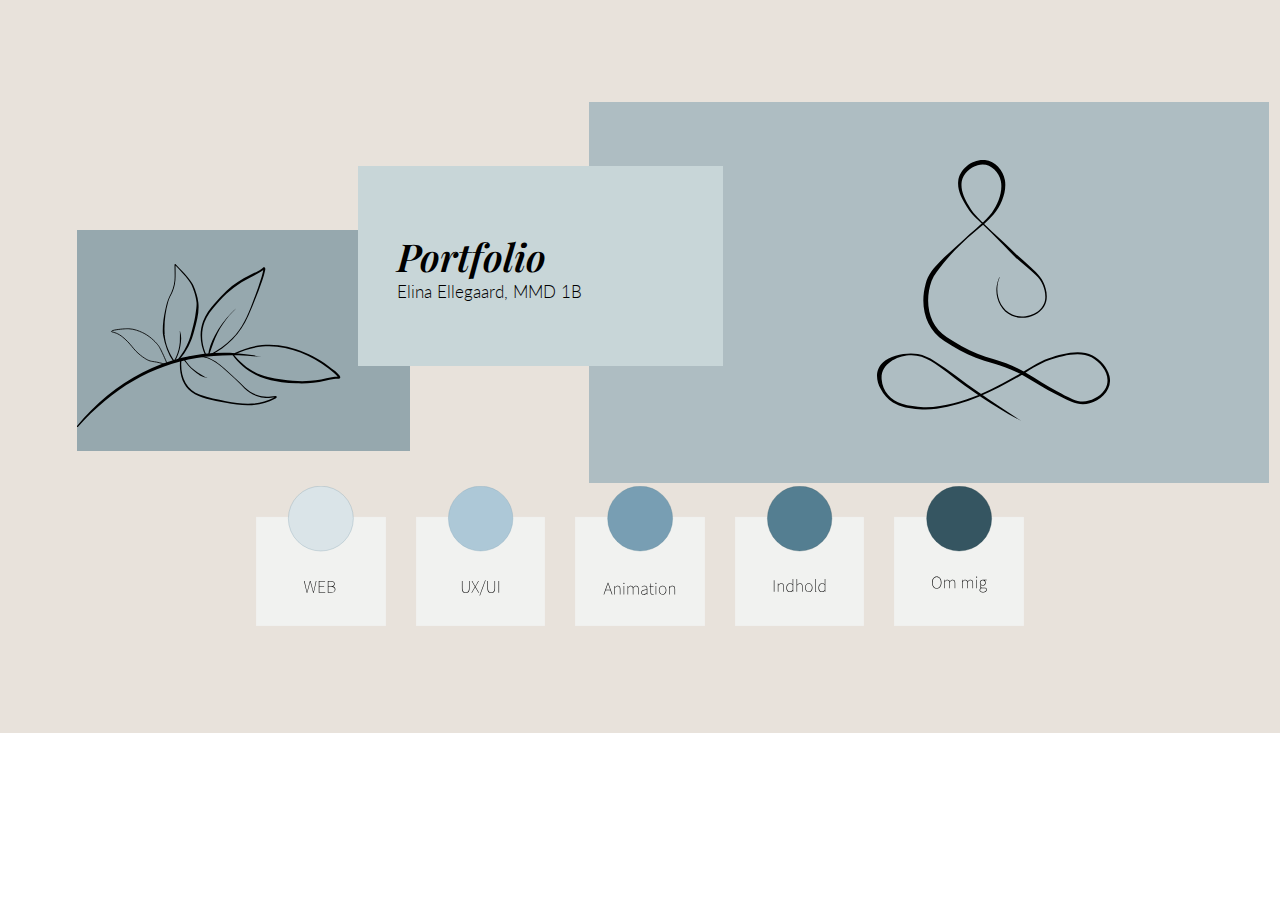
==== index.html @ fbdbd04c "Forside link virker" ====
<!DOCTYPE html>
<html lang="da">

<head>
    <meta charset="UTF-8">
    <meta name="viewport" content="width=device-width, initial-scale=1.0">
    <meta name="robots" content="noindex">
    <title>Forside</title>
    <link rel="stylesheet" href="styles/mutual_style.css">
    <link rel="stylesheet" href="styles/layout.css">
    <link rel="stylesheet" href="styles/menu.css">

    <link rel="preconnect" href="https://fonts.googleapis.com">
    <link rel="preconnect" href="https://fonts.gstatic.com" crossorigin>
    <link
        href="https://fonts.googleapis.com/css2?family=Playfair+Display:ital,wght@0,600;0,700;0,800;1,500;1,600;1,700;1,800&display=swap"
        rel="stylesheet">
    <link rel="preconnect" href="https://fonts.googleapis.com">
    <link rel="preconnect" href="https://fonts.gstatic.com" crossorigin>
    <link href="https://fonts.googleapis.com/css2?family=Lato:wght@100;300;400&display=swap" rel="stylesheet">


</head>

<body>
    <!-- placering af farvede bokse er lavet med delvis inspiration fra chatGPT, samt hjælp til border -->
    <main>
        <div class="border">
            <section class="section_forside">
                <div class="blomster_div">
                    <img src="img/blomst.svg" alt="blomsterfigur" class="blomsterfigur">
                </div>
                <div class="tekst_div">
                    <h1 class="tekst2">Portfolio</h1>
                    <h2>Elina Ellegaard, MMD 1B</h2>
                </div>
                <div class="figur_div">
                    <img src="img/figur_forside.svg" alt="figur" class="damefigur">
                </div>
            </section>
            <div class="temaer">
                <a href="tema2.html"><img src="img/tema2.svg" alt="tema2" class="tema_billede"></a>
                <a href="tema3.html"><img src="img/tema3.svg" alt="tema3" class="tema_billede"></a>
                <a href="tema4.html"><img src="img/tema4.svg" alt="tema4" class="tema_billede"></a>
                <a href="tema5.html"><img src="img/tema5.svg" alt="tema5" class="tema_billede"></a>
                <a href="om_mig.html"><img src="img/om_mig.svg" alt="om mig" class="tema_billede"></a>
            </div>
            <!-- <div>
                <a href="tema2.html"><img src="img/tema2.svg" alt="tema2" class="tema_billede"></a>
                <a href="tema3.html"><img src="img/tema3.svg" alt="tema3" class="tema_billede"></a>
                <a href="tema4.html"><img src="img/tema4.svg" alt="tema4" class="tema_billede"></a>
                <a href="tema5.html"><img src="img/tema5.svg" alt="tema5" class="tema_billede"></a>
                <a href="om_mig.html"><img src="img/om_mig.svg" alt="om mig" class="tema_billede"></a>
            </div> -->
        </div>

    </main>

    <script src="Java/menu.js"></script>
    <script src="Java/script.js"></script>
</body>

</html>
---- styles/mutual_style.css ----
* {
  box-sizing: border-box;
  margin: 0;
  padding: 0;
}

img {
  width: 100%;
  height: auto;
}

main {
  background-color: #e8e2db;
}

/****************** mobilversion tekster og farver ******************/
@media (max-width: 750px) {
}
h1 {
  font-family: "Playfair Display", serif;
  font-weight: 600;
  font-size: 2.5rem;
  font-style: italic;
}

h2 {
  font-family: "Lato", sans-serif;
  font-weight: 300;
  font-size: 1.2rem;
}

h3 {
  font-family: "Playfair Display", serif;
  font-weight: 600;
  font-size: 1.5rem;
}

h5 {
  font-family: "Lato", sans-serif;
  font-weight: 300;
  font-size: 0.8rem;
}

p {
  font-family: "Lato", sans-serif;
  font-weight: 300;
  font-size: 1.1rem;
}

footer {
  border-top-style: solid;
  border-color: black;
  border-top-width: 1px;
  padding-top: 30px;
  padding-bottom: 30px;
}

.footer_linje {
  display: flex;
  justify-content: center;
  gap: 15px;
}

.vertical_line {
  border-left: 1px solid black;
  height: 18px;
}

/* ************************* computerversion ********************* */
@media (min-width: 750px) {
  h1 {
    font-family: "Playfair Display", serif;
    font-weight: 600;
    font-size: 3cqw;
    font-style: italic;
  }

  h2 {
    font-family: "Lato", sans-serif;
    font-weight: 300;
    font-size: 1.3cqw;
  }

  h3 {
    font-family: "Playfair Display", serif;
    font-weight: 600;
    font-size: 1.7cqw;
  }

  h5 {
    font-family: "Lato", sans-serif;
    font-weight: 300;
    font-size: 1rem;
  }

  p {
    font-family: "Lato", sans-serif;
    font-weight: 300;
    font-size: 1.1cqw;
  }

  footer {
    border-top-style: solid;
    border-color: black;
    border-top-width: 1px;
    padding-top: 30px;
    padding-bottom: 30px;
  }

  .footer_linje {
    display: flex;
    justify-content: center;
    gap: 15px;
  }

  .vertical_line {
    border-left: 1.5px solid black;
    height: 24px;
  }
}
---- styles/layout.css ----
/************************************************** Forside ************************************************/

/* placering af farvede bokse er lavet med delvis inspiration fra chatGPT */

@media screen and (max-width: 750px) {
  .blomster_div {
    background-color: #96a8ae;
  }

  .blomsterfigur {
    max-width: 60%;
    padding: 4% 0%;
  }

  .tekst_div {
    background-color: #96a8ae;
    padding: 2%;
    display: grid;
    justify-content: center;
  }

  .tekst2 {
    padding-left: 14%;
  }

  .figur_div {
    background-color: #96a8ae;
    padding: 6%;
    display: flex;
    justify-content: center;
  }

  .damefigur {
    max-width: 40%;
  }

  .temaer {
    padding-bottom: 10%;
  }

  .tema_billede {
    max-width: 75%;
    padding-top: 10%;
    padding-left: 25%;
  }
}

/************************************************** Fuld skærm ************************************************/
@media screen and (min-width: 750px) {
  .section_forside {
    position: relative;
  }

  /***** border lavet med hjælp fra chatGPT ****/
  /* .border {
    margin: 0% 3%;
    position: relative;
  }

  .border::before {
    content: "";
    position: absolute;
    top: 5%;
    left: 0;
    right: 0;
    bottom: 7%;
    border: 2px solid rgb(4, 9, 43);
  } */
  /***** border slut ****/

  .blomster_div {
    position: absolute;
    background-color: #96a8ae;
    margin-left: 6%;
    margin-right: 68%;
    margin-top: 18%;
    z-index: 2;
  }

  .blomsterfigur {
    padding-top: 10%;
    padding-bottom: 6%;
    max-width: 80%;
  }

  .tekst_div {
    position: absolute;
    background-color: #c8d6d8;
    margin-left: 28%;
    margin-top: 13%;
    z-index: 3;
    padding: 5% 11% 5% 3%;
  }

  .figur_div {
    position: absolute;
    background-color: #aebdc2;
    z-index: 1;
    margin-top: 8%;
    margin-left: 46%;
    padding: 3% 11% 3% 21%;
  }

  .damefigur {
    padding: 7%;
  }

  .temaer {
    display: flex;
    justify-content: center;
    align-items: center;
    gap: 30px;
    padding: 38% 20% 8% 20%;
  }
}
---- styles/menu.css ----
header {
  display: flex;
  justify-content: space-between;
  align-items: center;
  padding: 14px;
  background-color: #fff;
  box-shadow: 0 0 10px rgba(0, 0, 0, 0.1);
}

.logo img {
  width: 60px;
  height: 60px;
}

.logo {
  padding-left: 48%;
}

nav {
  display: flex;
  align-items: center;
}

.menu {
  display: flex;
  list-style: none;
  margin: 0;
  padding: 0;
}

.menu li {
  margin-right: 20px;
}

.menu li:last-child {
  margin-right: 0;
}

.menu a {
  display: block;
  padding: 10px;
  color: #333;
  text-decoration: none;
  transition: color 0.3s;
  text-align: end;
}

.menu a:hover {
  color: #f00;
}

.burger {
  width: 30px;
  height: 20px;
  cursor: pointer;
}

.burger .line {
  width: 100%;
  height: 2px;
  background-color: #333;
  margin-bottom: 5px;
  transition: 0.2s linear;
}
.burger {
  display: none;
}
@media screen and (max-width: 800px) {
  .menu {
    display: none;
  }
  .burger {
    display: block;
  }
  .burger.active .line:nth-child(1) {
    transform: rotate(45deg) translate(5px, 5px);
    transition: 0.2s linear;
  }

  .burger.active .line:nth-child(2) {
    opacity: 0;
    transition: 0.15s linear;
  }

  .burger.active .line:nth-child(3) {
    transform: rotate(-45deg) translate(5px, -5px);
    transition: 0.2s linear;
  }

  nav.active .menu {
    display: block;
    background-color: #fff;
    position: absolute;
    top: 60px;
    left: 0;
    width: 100%;
    box-shadow: 0 0 10px rgba(0, 0, 0, 0.1);
    z-index: 1;
  }

  nav.active .menu li {
    margin: 10px 20px;
  }

  nav.active .menu a {
    font-size: 24px;
  }

  .logo {
    padding-right: 15%;
  }

  .logo img {
    width: 50px;
    height: 50px;
  }
}
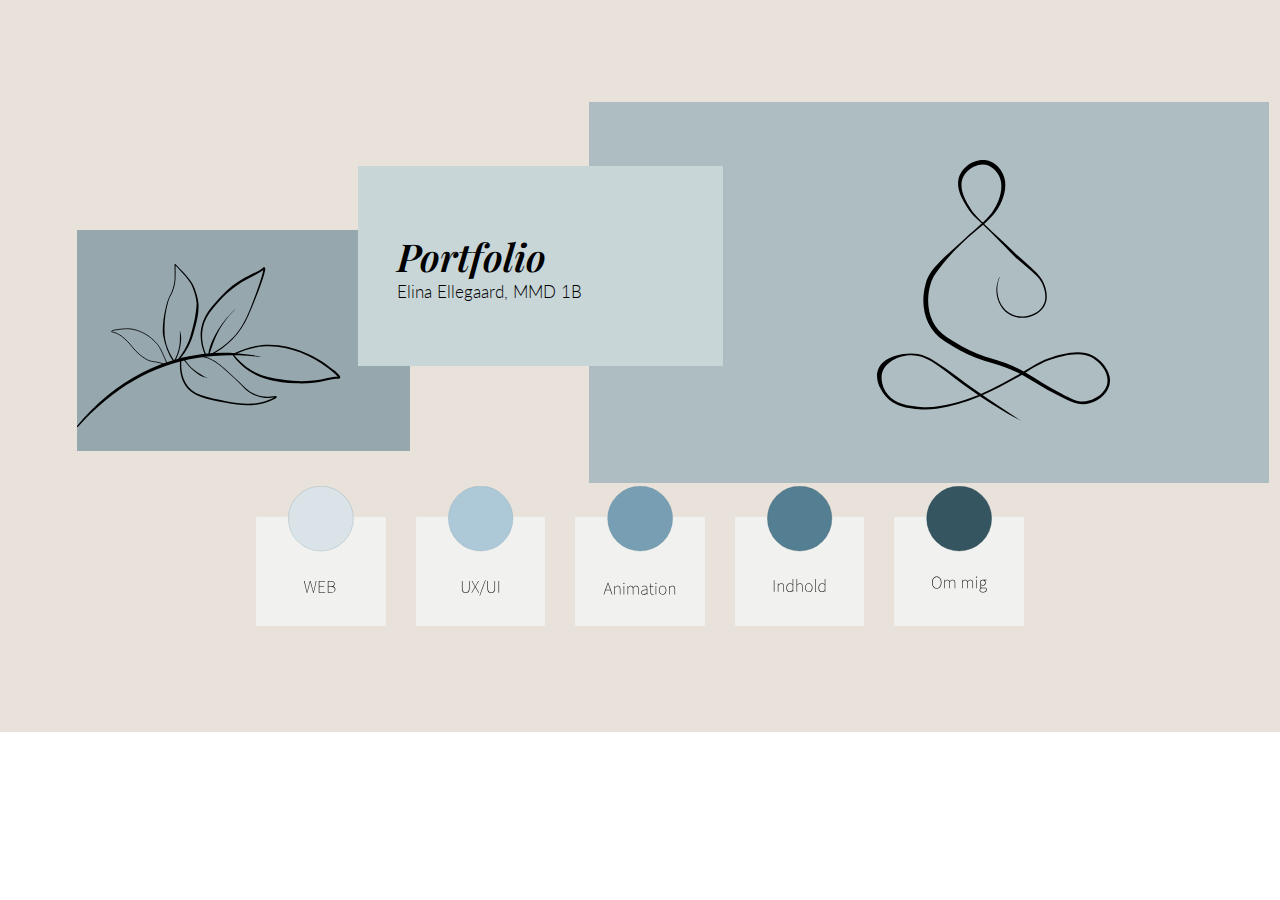
==== commit d470b16a: "Carousel virker, ikke stylet" ====
--- a/index.html
+++ b/index.html
@@ -45,13 +45,7 @@
                 <a href="tema5.html"><img src="img/tema5.svg" alt="tema5" class="tema_billede"></a>
                 <a href="om_mig.html"><img src="img/om_mig.svg" alt="om mig" class="tema_billede"></a>
             </div>
-            <!-- <div>
-                <a href="tema2.html"><img src="img/tema2.svg" alt="tema2" class="tema_billede"></a>
-                <a href="tema3.html"><img src="img/tema3.svg" alt="tema3" class="tema_billede"></a>
-                <a href="tema4.html"><img src="img/tema4.svg" alt="tema4" class="tema_billede"></a>
-                <a href="tema5.html"><img src="img/tema5.svg" alt="tema5" class="tema_billede"></a>
-                <a href="om_mig.html"><img src="img/om_mig.svg" alt="om mig" class="tema_billede"></a>
-            </div> -->
+
         </div>
 
     </main>
--- a/styles/mutual_style.css
+++ b/styles/mutual_style.css
@@ -99,6 +99,12 @@
     font-size: 1.1cqw;
   }
 
+  a {
+    font-family: "Lato", sans-serif;
+    font-weight: 500;
+    font-size: 1cqw;
+  }
+
   footer {
     border-top-style: solid;
     border-color: black;
--- a/styles/layout.css
+++ b/styles/layout.css
@@ -112,4 +112,8 @@
     gap: 30px;
     padding: 38% 20% 8% 20%;
   }
+
+  .tema_billede:hover {
+    transform: scale(1.15);
+  }
 }
--- a/styles/menu.css
+++ b/styles/menu.css
@@ -13,7 +13,7 @@
 }
 
 .logo {
-  padding-left: 48%;
+  padding-left: 47%;
 }
 
 nav {
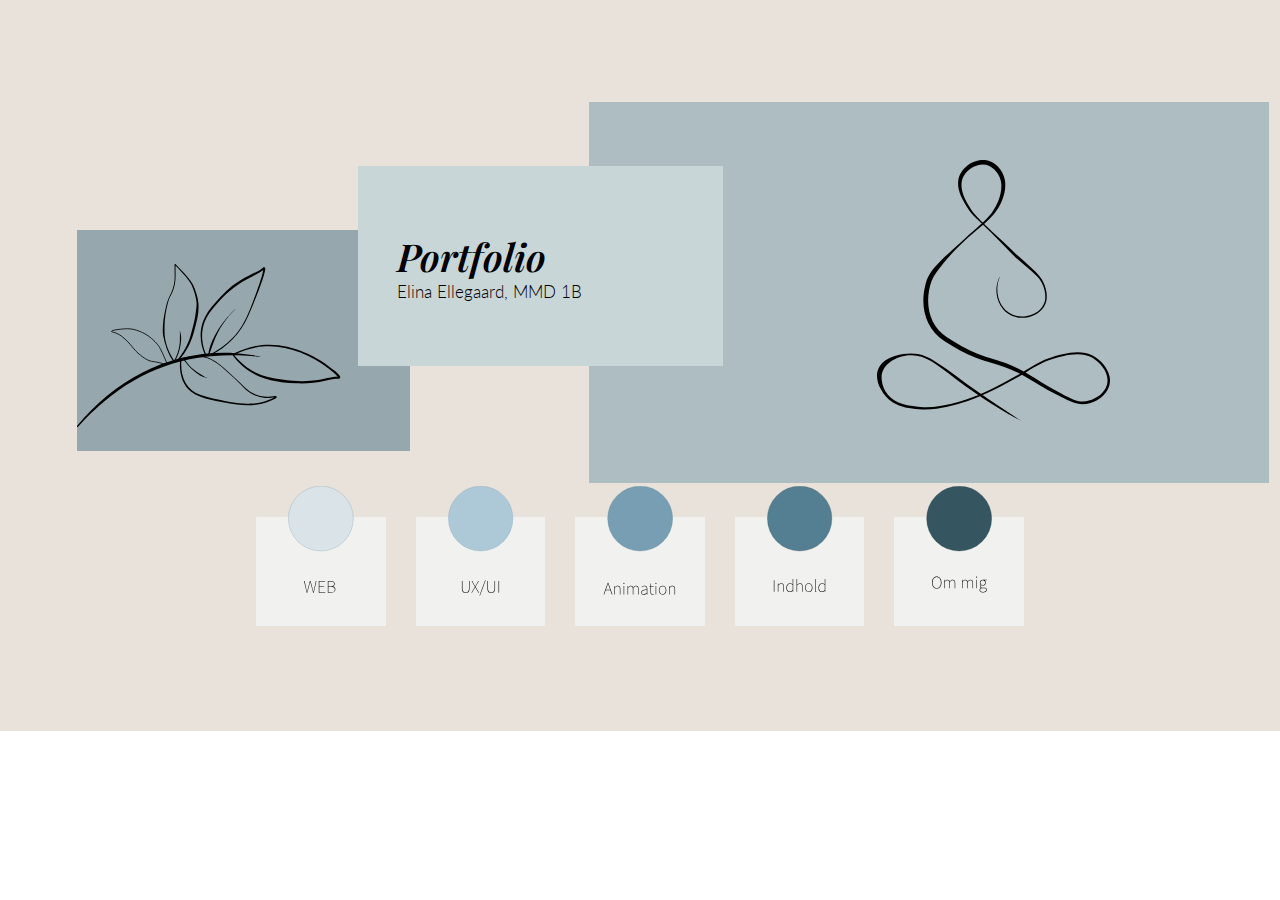
==== commit ab54a2ac: "ændring af navn på js" ====
--- a/index.html
+++ b/index.html
@@ -50,8 +50,8 @@
 
     </main>
 
-    <script src="Java/menu.js"></script>
-    <script src="Java/script.js"></script>
+    <script src="java/menu.js"></script>
+    <script src="java/script.js"></script>
 </body>
 
 </html>--- a/styles/mutual_style.css
+++ b/styles/mutual_style.css
@@ -101,8 +101,8 @@
 
   a {
     font-family: "Lato", sans-serif;
-    font-weight: 500;
-    font-size: 1cqw;
+    font-weight: 400;
+    font-size: 0.9cqw;
   }
 
   footer {
--- a/styles/menu.css
+++ b/styles/menu.css
@@ -19,6 +19,7 @@
 nav {
   display: flex;
   align-items: center;
+  padding-right: 1%;
 }
 
 .menu {
@@ -39,7 +40,7 @@
 .menu a {
   display: block;
   padding: 10px;
-  color: #333;
+  color: black;
   text-decoration: none;
   transition: color 0.3s;
   text-align: end;
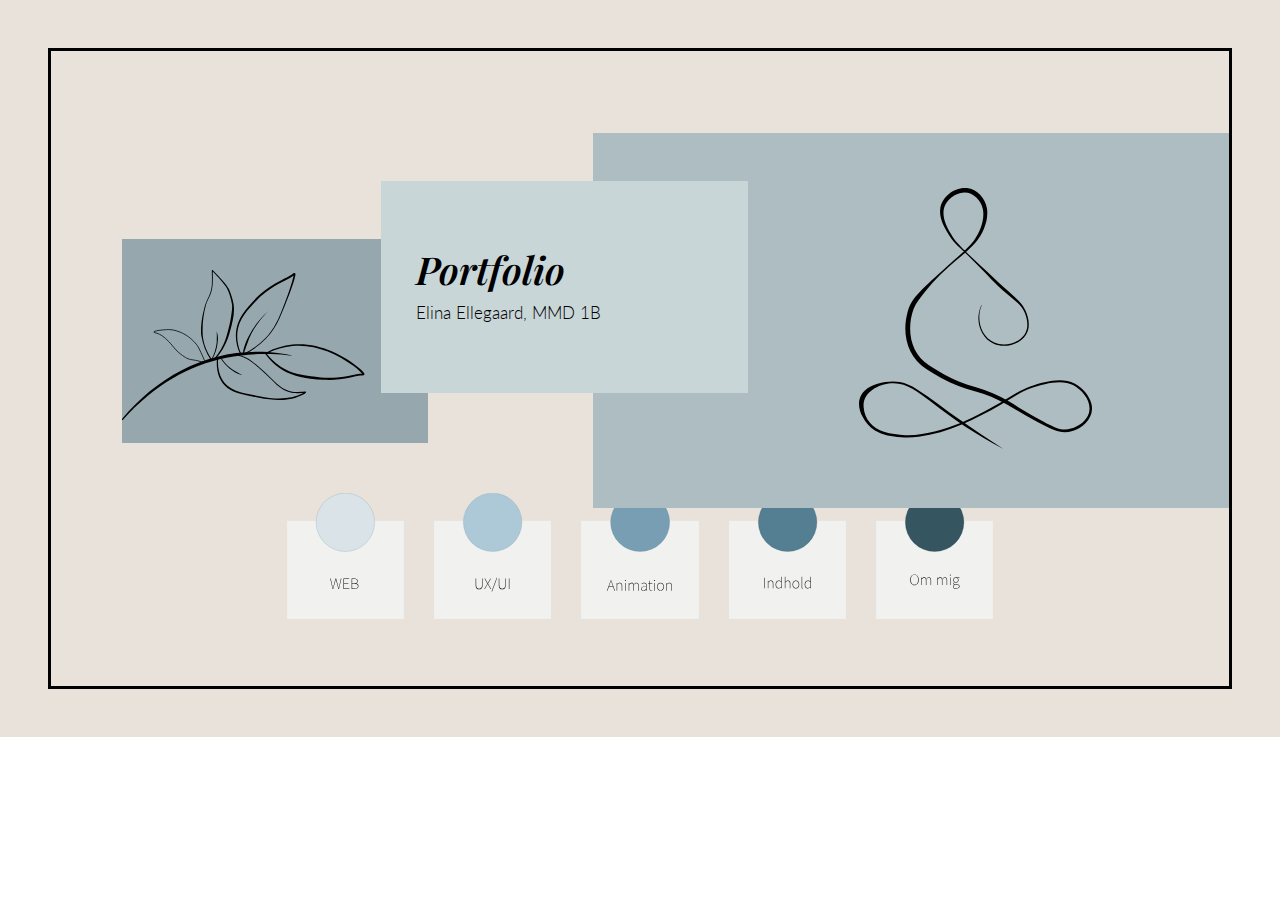
==== commit ea9f15d8: "smårettelser" ====
--- a/index.html
+++ b/index.html
@@ -23,8 +23,7 @@
 </head>
 
 <body>
-    <!-- placering af farvede bokse er lavet med delvis inspiration fra chatGPT, samt hjælp til border -->
-    <main>
+    <main id="forside_main">
         <div class="border">
             <section class="section_forside">
                 <div class="blomster_div">
@@ -45,9 +44,7 @@
                 <a href="tema5.html"><img src="img/tema5.svg" alt="tema5" class="tema_billede"></a>
                 <a href="om_mig.html"><img src="img/om_mig.svg" alt="om mig" class="tema_billede"></a>
             </div>
-
         </div>
-
     </main>
 
     <script src="java/menu.js"></script>
--- a/styles/mutual_style.css
+++ b/styles/mutual_style.css
@@ -21,6 +21,8 @@
   font-weight: 600;
   font-size: 2.5rem;
   font-style: italic;
+  padding-top: 15px;
+  padding-bottom: 8px;
 }
 
 h2 {
@@ -33,18 +35,42 @@
   font-family: "Playfair Display", serif;
   font-weight: 600;
   font-size: 1.5rem;
+  padding-bottom: 8px;
+}
+
+h4 {
+  font-family: "Playfair Display", serif;
+  font-weight: 400;
+  font-size: 1.1rem;
+  padding-bottom: 2%;
 }
 
 h5 {
   font-family: "Lato", sans-serif;
   font-weight: 300;
-  font-size: 0.8rem;
+  font-size: 1rem;
 }
 
 p {
   font-family: "Lato", sans-serif;
   font-weight: 300;
   font-size: 1.1rem;
+}
+
+a {
+  font-family: "Lato", sans-serif;
+  font-weight: 300;
+  font-size: 0.9rem;
+}
+
+ul {
+  font-family: "Lato", sans-serif;
+  font-weight: 300;
+  font-size: 1.1rem;
+}
+
+li {
+  padding-top: 5px;
 }
 
 footer {
@@ -87,6 +113,12 @@
     font-size: 1.7cqw;
   }
 
+  h4 {
+    font-family: "Playfair Display", serif;
+    font-weight: 400;
+    font-size: 1.2cqw;
+  }
+
   h5 {
     font-family: "Lato", sans-serif;
     font-weight: 300;
@@ -96,13 +128,23 @@
   p {
     font-family: "Lato", sans-serif;
     font-weight: 300;
-    font-size: 1.1cqw;
+    font-size: 1.1rem;
   }
 
   a {
     font-family: "Lato", sans-serif;
-    font-weight: 400;
+    font-weight: 300;
     font-size: 0.9cqw;
+  }
+
+  ul {
+    font-family: "Lato", sans-serif;
+    font-weight: 300;
+    font-size: 1cqw;
+  }
+
+  li {
+    padding-top: 8px;
   }
 
   footer {
@@ -123,4 +165,15 @@
     border-left: 1.5px solid black;
     height: 24px;
   }
+
+  /* knapper */
+  /* .knap:hover {
+    transform: scale(1.1);
+  }
+  .knap2:hover {
+    transform: scale(1.1);
+  }
+  .knap3:hover {
+    transform: scale(1.1);
+  } */
 }
--- a/styles/layout.css
+++ b/styles/layout.css
@@ -51,29 +51,25 @@
     position: relative;
   }
 
-  /***** border lavet med hjælp fra chatGPT ****/
-  /* .border {
-    margin: 0% 3%;
-    position: relative;
+  #forside_main {
+    background-color: #e8e2db;
+    padding: 1rem;
   }
 
-  .border::before {
-    content: "";
-    position: absolute;
-    top: 5%;
-    left: 0;
-    right: 0;
-    bottom: 7%;
-    border: 2px solid rgb(4, 9, 43);
-  } */
-  /***** border slut ****/
+  .border {
+    border-color: black;
+    border-style: solid;
+    margin: 2rem;
+  }
+
+  /* Placering af farvede bokse er lavet med delvis inspiration fra chatGPT */
 
   .blomster_div {
     position: absolute;
     background-color: #96a8ae;
     margin-left: 6%;
     margin-right: 68%;
-    margin-top: 18%;
+    margin-top: 16%;
     z-index: 2;
   }
 
@@ -87,18 +83,18 @@
     position: absolute;
     background-color: #c8d6d8;
     margin-left: 28%;
-    margin-top: 13%;
+    margin-top: 11%;
     z-index: 3;
-    padding: 5% 11% 5% 3%;
+    padding: 4% 12.5% 6% 3%;
   }
 
   .figur_div {
     position: absolute;
     background-color: #aebdc2;
     z-index: 1;
-    margin-top: 8%;
+    margin-top: 7%;
     margin-left: 46%;
-    padding: 3% 11% 3% 21%;
+    padding: 3% 10% 3% 21%;
   }
 
   .damefigur {
@@ -110,10 +106,11 @@
     justify-content: center;
     align-items: center;
     gap: 30px;
-    padding: 38% 20% 8% 20%;
+    padding: 37.5% 20% 5.5% 20%;
   }
 
   .tema_billede:hover {
     transform: scale(1.15);
+    /* box-shadow: 0px 6px 12px 0px rgba(51, 72, 141, 0.8); */
   }
 }
--- a/styles/menu.css
+++ b/styles/menu.css
@@ -66,7 +66,7 @@
 .burger {
   display: none;
 }
-@media screen and (max-width: 800px) {
+@media screen and (max-width: 750px) {
   .menu {
     display: none;
   }
@@ -90,9 +90,9 @@
 
   nav.active .menu {
     display: block;
-    background-color: #fff;
+    background-color: #fffffff3;
     position: absolute;
-    top: 60px;
+    top: 75px;
     left: 0;
     width: 100%;
     box-shadow: 0 0 10px rgba(0, 0, 0, 0.1);
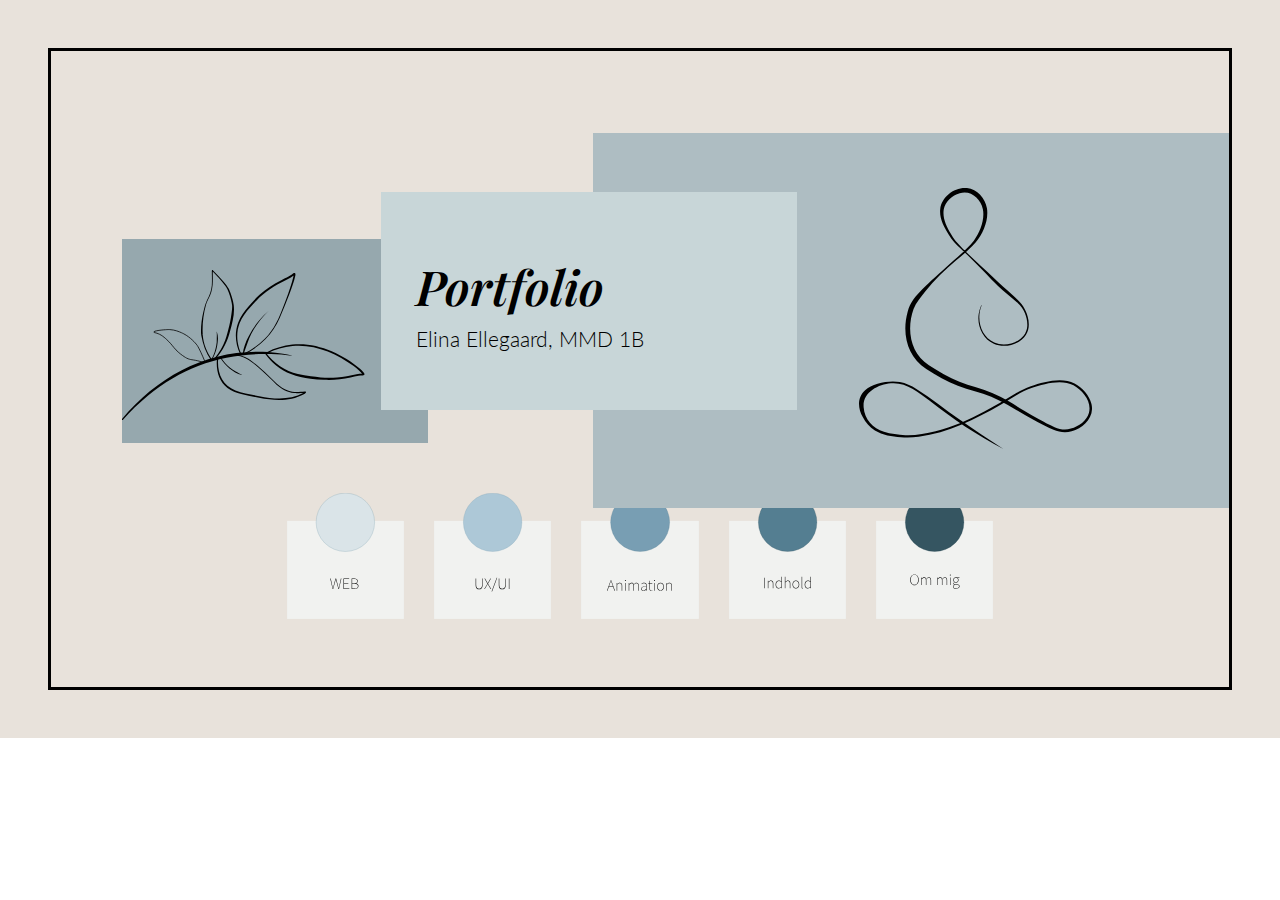
==== commit d6aeb999: "fontstørrelser mm." ====
--- a/index.html
+++ b/index.html
@@ -47,8 +47,9 @@
         </div>
     </main>
 
-    <script src="java/menu.js"></script>
-    <script src="java/script.js"></script>
+    <script src="javascript/menu.js"></script>
+    <script src="javascript/script.js"></script>
+
 </body>
 
 </html>--- a/styles/mutual_style.css
+++ b/styles/mutual_style.css
@@ -12,6 +12,13 @@
 main {
   background-color: #e8e2db;
 }
+
+/* 
+h1 = overskrift
+h2 = underoverskrift på forside
+h3 = underoverskrift
+h4 = underoverskrifter på CV og kompentencer
+h5 = footer tekst + tekst på karousel */
 
 /****************** mobilversion tekster og farver ******************/
 @media (max-width: 750px) {
@@ -97,26 +104,26 @@
   h1 {
     font-family: "Playfair Display", serif;
     font-weight: 600;
-    font-size: 3cqw;
+    font-size: 3rem;
     font-style: italic;
   }
 
   h2 {
     font-family: "Lato", sans-serif;
     font-weight: 300;
-    font-size: 1.3cqw;
+    font-size: 1.3rem;
   }
 
   h3 {
     font-family: "Playfair Display", serif;
     font-weight: 600;
-    font-size: 1.7cqw;
+    font-size: 1.8rem;
   }
 
   h4 {
     font-family: "Playfair Display", serif;
     font-weight: 400;
-    font-size: 1.2cqw;
+    font-size: 1.2rem;
   }
 
   h5 {
@@ -134,13 +141,13 @@
   a {
     font-family: "Lato", sans-serif;
     font-weight: 300;
-    font-size: 0.9cqw;
+    font-size: 1rem;
   }
 
   ul {
     font-family: "Lato", sans-serif;
     font-weight: 300;
-    font-size: 1cqw;
+    font-size: 1rem;
   }
 
   li {
--- a/styles/layout.css
+++ b/styles/layout.css
@@ -62,7 +62,7 @@
     margin: 2rem;
   }
 
-  /* Placering af farvede bokse er lavet med delvis inspiration fra chatGPT */
+  /* Placering af farvede bokse der lapper indover hinanden er lavet med delvis inspiration fra chatGPT */
 
   .blomster_div {
     position: absolute;
@@ -83,9 +83,9 @@
     position: absolute;
     background-color: #c8d6d8;
     margin-left: 28%;
-    margin-top: 11%;
+    margin-top: 12%;
     z-index: 3;
-    padding: 4% 12.5% 6% 3%;
+    padding: 4% 13% 5% 3%;
   }
 
   .figur_div {
--- a/styles/menu.css
+++ b/styles/menu.css
@@ -104,7 +104,7 @@
   }
 
   nav.active .menu a {
-    font-size: 24px;
+    font-size: 1.2rem;
   }
 
   .logo {
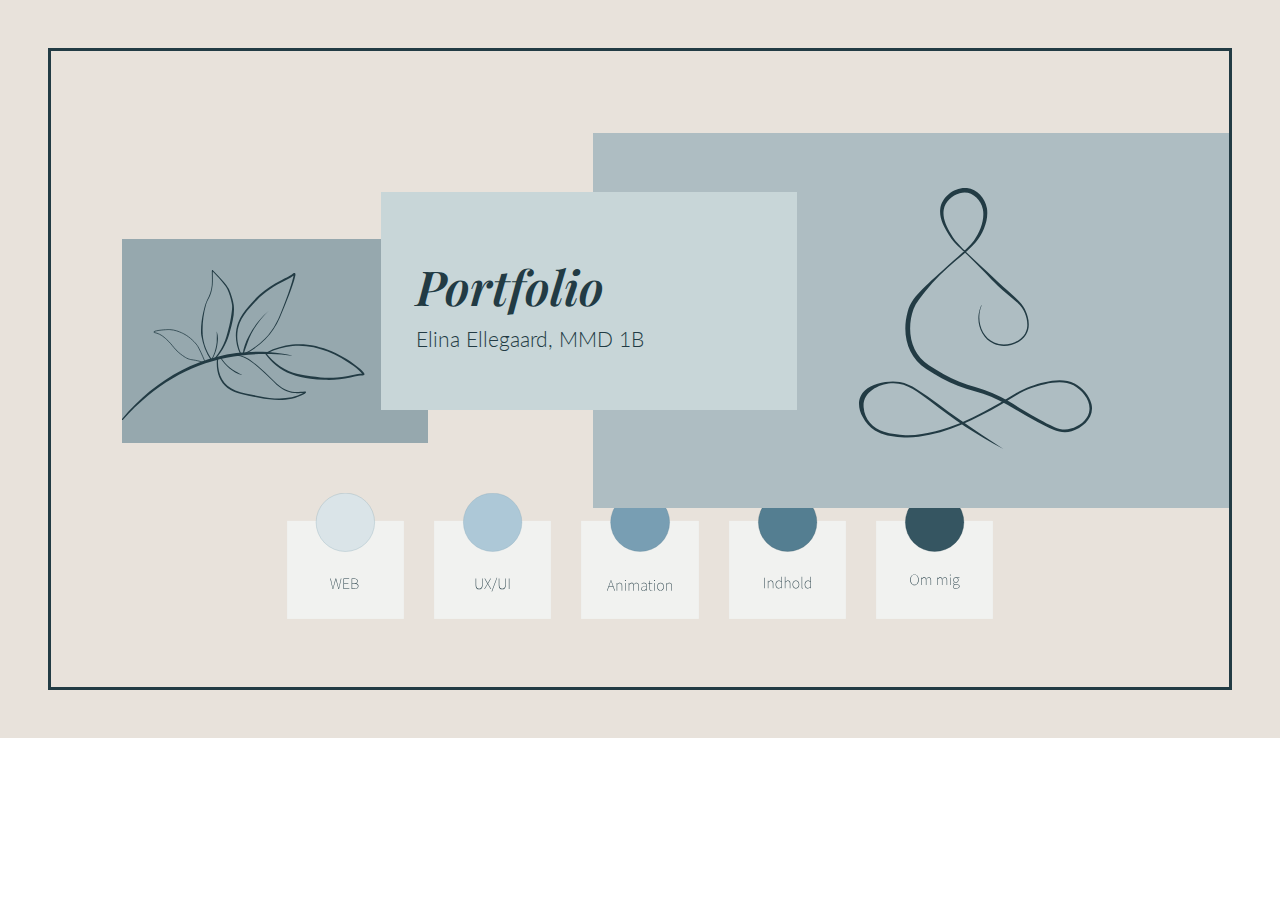
==== commit 08b5d91c: "ændringer af billeder, farver mm." ====
--- a/index.html
+++ b/index.html
@@ -27,22 +27,22 @@
         <div class="border">
             <section class="section_forside">
                 <div class="blomster_div">
-                    <img src="img/blomst.svg" alt="blomsterfigur" class="blomsterfigur">
+                    <img src="img/forside/blomst_blaa.svg" alt="blomsterfigur" class="blomsterfigur">
                 </div>
                 <div class="tekst_div">
                     <h1 class="tekst2">Portfolio</h1>
                     <h2>Elina Ellegaard, MMD 1B</h2>
                 </div>
                 <div class="figur_div">
-                    <img src="img/figur_forside.svg" alt="figur" class="damefigur">
+                    <img src="img/forside/damefigur_blaa.svg" alt="figur" class="damefigur">
                 </div>
             </section>
             <div class="temaer">
-                <a href="tema2.html"><img src="img/tema2.svg" alt="tema2" class="tema_billede"></a>
-                <a href="tema3.html"><img src="img/tema3.svg" alt="tema3" class="tema_billede"></a>
-                <a href="tema4.html"><img src="img/tema4.svg" alt="tema4" class="tema_billede"></a>
-                <a href="tema5.html"><img src="img/tema5.svg" alt="tema5" class="tema_billede"></a>
-                <a href="om_mig.html"><img src="img/om_mig.svg" alt="om mig" class="tema_billede"></a>
+                <a href="tema2.html"><img src="img/forside/tema2.svg" alt="tema2" class="tema_billede"></a>
+                <a href="tema3.html"><img src="img/forside/tema3.svg" alt="tema3" class="tema_billede"></a>
+                <a href="tema4.html"><img src="img/forside/tema4.svg" alt="tema4" class="tema_billede"></a>
+                <a href="tema5.html"><img src="img/forside/tema5.svg" alt="tema5" class="tema_billede"></a>
+                <a href="om_mig.html"><img src="img/forside/om_mig.svg" alt="om mig" class="tema_billede"></a>
             </div>
         </div>
     </main>
--- a/styles/mutual_style.css
+++ b/styles/mutual_style.css
@@ -106,36 +106,42 @@
     font-weight: 600;
     font-size: 3rem;
     font-style: italic;
+    color: #223b44;
   }
 
   h2 {
     font-family: "Lato", sans-serif;
     font-weight: 300;
     font-size: 1.3rem;
+    color: #223b44;
   }
 
   h3 {
     font-family: "Playfair Display", serif;
     font-weight: 600;
     font-size: 1.8rem;
+    color: #223b44;
   }
 
   h4 {
     font-family: "Playfair Display", serif;
     font-weight: 400;
     font-size: 1.2rem;
+    color: #223b44;
   }
 
   h5 {
     font-family: "Lato", sans-serif;
     font-weight: 300;
     font-size: 1rem;
+    color: #223b44;
   }
 
   p {
     font-family: "Lato", sans-serif;
     font-weight: 300;
     font-size: 1.1rem;
+    color: #223b44;
   }
 
   a {
@@ -148,10 +154,12 @@
     font-family: "Lato", sans-serif;
     font-weight: 300;
     font-size: 1rem;
+    color: #223b44;
   }
 
   li {
     padding-top: 8px;
+    color: #223b44;
   }
 
   footer {
@@ -183,4 +191,12 @@
   .knap3:hover {
     transform: scale(1.1);
   } */
-}
+
+  .knap_center {
+    padding: 10px 40px;
+    background-color: transparent;
+    background-color: #2c505d;
+    text-decoration: none;
+    color: aliceblue;
+  }
+}
--- a/styles/layout.css
+++ b/styles/layout.css
@@ -57,7 +57,7 @@
   }
 
   .border {
-    border-color: black;
+    border-color: #223b44;
     border-style: solid;
     margin: 2rem;
   }
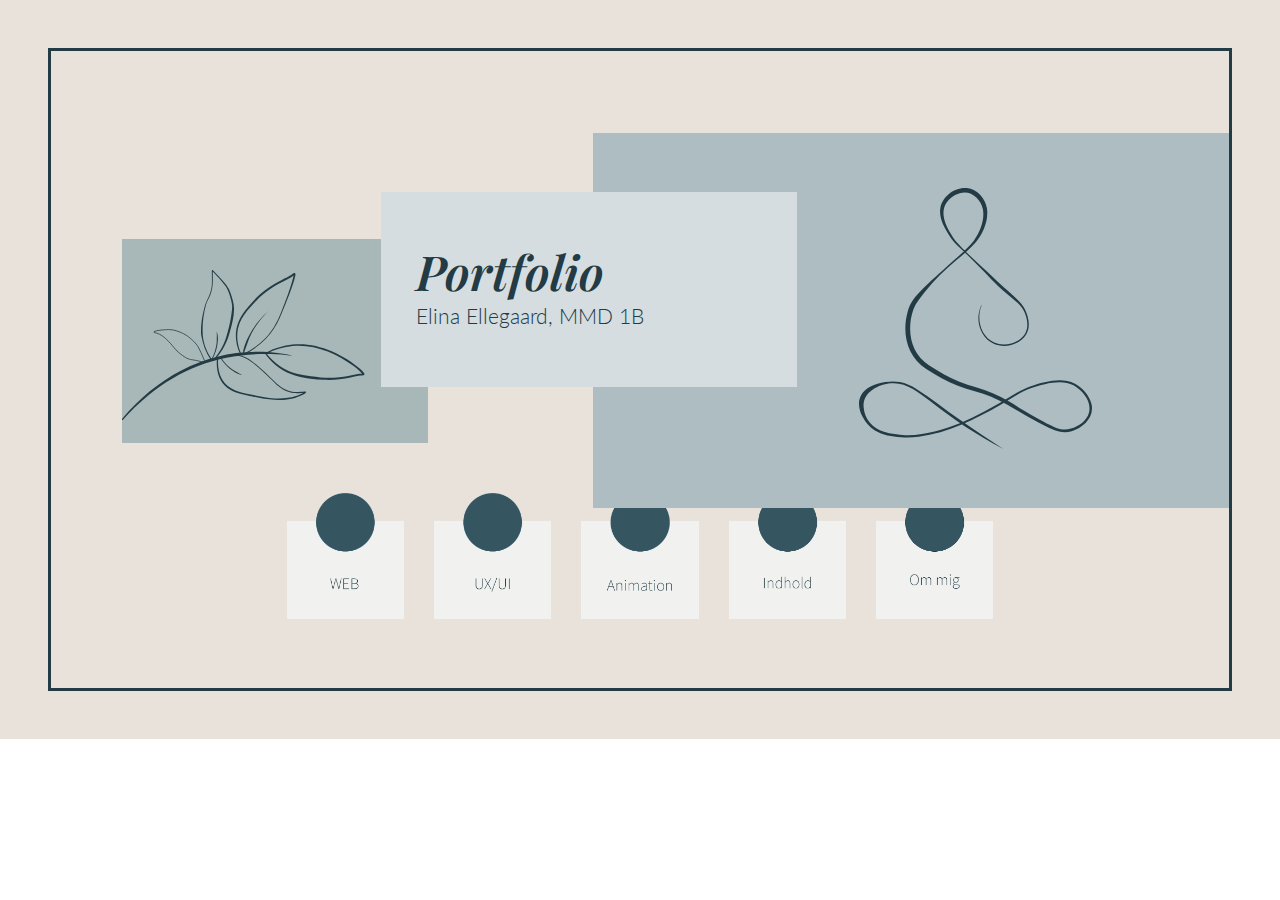
==== commit 3f71bb8e: "nye tema-billeder" ====
--- a/index.html
+++ b/index.html
@@ -38,11 +38,11 @@
                 </div>
             </section>
             <div class="temaer">
-                <a href="tema2.html"><img src="img/forside/tema2.svg" alt="tema2" class="tema_billede"></a>
-                <a href="tema3.html"><img src="img/forside/tema3.svg" alt="tema3" class="tema_billede"></a>
-                <a href="tema4.html"><img src="img/forside/tema4.svg" alt="tema4" class="tema_billede"></a>
-                <a href="tema5.html"><img src="img/forside/tema5.svg" alt="tema5" class="tema_billede"></a>
-                <a href="om_mig.html"><img src="img/forside/om_mig.svg" alt="om mig" class="tema_billede"></a>
+                <a href="tema2.html"><img src="img/forside/tema2_copy.png" alt="tema2" class="tema_billede"></a>
+                <a href="tema3.html"><img src="img/forside/tema3_copy.png" alt="tema3" class="tema_billede"></a>
+                <a href="tema4.html"><img src="img/forside/tema4_copy.png" alt="tema4" class="tema_billede"></a>
+                <a href="tema5.html"><img src="img/forside/tema5_copy.png" alt="tema5" class="tema_billede"></a>
+                <a href="om_mig.html"><img src="img/forside/om_mig_copy.png" alt="om mig" class="tema_billede"></a>
             </div>
         </div>
     </main>
--- a/styles/mutual_style.css
+++ b/styles/mutual_style.css
@@ -10,7 +10,8 @@
 }
 
 main {
-  background-color: #e8e2db;
+  /* background-color: #e8e2db; */
+  background-color: #f1ece6;
 }
 
 /* 
@@ -22,111 +23,36 @@
 
 /****************** mobilversion tekster og farver ******************/
 @media (max-width: 750px) {
-}
-h1 {
-  font-family: "Playfair Display", serif;
-  font-weight: 600;
-  font-size: 2.5rem;
-  font-style: italic;
-  padding-top: 15px;
-  padding-bottom: 8px;
-}
-
-h2 {
-  font-family: "Lato", sans-serif;
-  font-weight: 300;
-  font-size: 1.2rem;
-}
-
-h3 {
-  font-family: "Playfair Display", serif;
-  font-weight: 600;
-  font-size: 1.5rem;
-  padding-bottom: 8px;
-}
-
-h4 {
-  font-family: "Playfair Display", serif;
-  font-weight: 400;
-  font-size: 1.1rem;
-  padding-bottom: 2%;
-}
-
-h5 {
-  font-family: "Lato", sans-serif;
-  font-weight: 300;
-  font-size: 1rem;
-}
-
-p {
-  font-family: "Lato", sans-serif;
-  font-weight: 300;
-  font-size: 1.1rem;
-}
-
-a {
-  font-family: "Lato", sans-serif;
-  font-weight: 300;
-  font-size: 0.9rem;
-}
-
-ul {
-  font-family: "Lato", sans-serif;
-  font-weight: 300;
-  font-size: 1.1rem;
-}
-
-li {
-  padding-top: 5px;
-}
-
-footer {
-  border-top-style: solid;
-  border-color: black;
-  border-top-width: 1px;
-  padding-top: 30px;
-  padding-bottom: 30px;
-}
-
-.footer_linje {
-  display: flex;
-  justify-content: center;
-  gap: 15px;
-}
-
-.vertical_line {
-  border-left: 1px solid black;
-  height: 18px;
-}
-
-/* ************************* computerversion ********************* */
-@media (min-width: 750px) {
   h1 {
     font-family: "Playfair Display", serif;
     font-weight: 600;
-    font-size: 3rem;
+    font-size: 2.5rem;
     font-style: italic;
+    padding-top: 15px;
+    padding-bottom: 8px;
     color: #223b44;
   }
 
   h2 {
     font-family: "Lato", sans-serif;
     font-weight: 300;
-    font-size: 1.3rem;
+    font-size: 1.2rem;
     color: #223b44;
   }
 
   h3 {
     font-family: "Playfair Display", serif;
     font-weight: 600;
-    font-size: 1.8rem;
+    font-size: 1.5rem;
+    padding-bottom: 8px;
     color: #223b44;
   }
 
   h4 {
     font-family: "Playfair Display", serif;
     font-weight: 400;
-    font-size: 1.2rem;
+    font-size: 1.1rem;
+    padding-bottom: 2%;
     color: #223b44;
   }
 
@@ -147,24 +73,24 @@
   a {
     font-family: "Lato", sans-serif;
     font-weight: 300;
-    font-size: 1rem;
+    font-size: 1.1rem;
   }
 
   ul {
     font-family: "Lato", sans-serif;
     font-weight: 300;
-    font-size: 1rem;
+    font-size: 1.1rem;
     color: #223b44;
   }
 
   li {
-    padding-top: 8px;
+    padding-top: 5px;
     color: #223b44;
   }
 
   footer {
     border-top-style: solid;
-    border-color: black;
+    border-color: #223b44;
     border-top-width: 1px;
     padding-top: 30px;
     padding-bottom: 30px;
@@ -177,26 +103,117 @@
   }
 
   .vertical_line {
-    border-left: 1.5px solid black;
-    height: 24px;
-  }
-
-  /* knapper */
-  /* .knap:hover {
-    transform: scale(1.1);
-  }
-  .knap2:hover {
-    transform: scale(1.1);
-  }
-  .knap3:hover {
-    transform: scale(1.1);
-  } */
+    border-left: 1px solid #223b44;
+    height: 18px;
+  }
 
   .knap_center {
-    padding: 10px 40px;
+    padding: 10px 30px;
     background-color: transparent;
     background-color: #2c505d;
     text-decoration: none;
     color: aliceblue;
   }
 }
+
+/* ************************* computerversion ********************* */
+@media (min-width: 750px) {
+  h1 {
+    font-family: "Playfair Display", serif;
+    font-weight: 600;
+    font-size: 3rem;
+    font-style: italic;
+    color: #223b44;
+  }
+
+  h2 {
+    font-family: "Lato", sans-serif;
+    font-weight: 300;
+    font-size: 1.3rem;
+    color: #223b44;
+  }
+
+  h3 {
+    font-family: "Playfair Display", serif;
+    font-weight: 600;
+    font-size: 1.8rem;
+    color: #223b44;
+    padding-bottom: 10px;
+  }
+
+  h4 {
+    font-family: "Playfair Display", serif;
+    font-weight: 400;
+    font-size: 1.2rem;
+    color: #223b44;
+  }
+
+  h5 {
+    font-family: "Lato", sans-serif;
+    font-weight: 300;
+    font-size: 1rem;
+    color: #223b44;
+  }
+
+  p {
+    font-family: "Lato", sans-serif;
+    font-weight: 300;
+    font-size: 1.1rem;
+    color: #223b44;
+  }
+
+  a {
+    font-family: "Lato", sans-serif;
+    font-weight: 300;
+    font-size: 1.1rem;
+  }
+
+  ul {
+    font-family: "Lato", sans-serif;
+    font-weight: 300;
+    font-size: 1rem;
+    color: #223b44;
+  }
+
+  li {
+    padding-top: 8px;
+    color: #223b44;
+  }
+
+  footer {
+    border-top-style: solid;
+    border-color: #223b44;
+    border-top-width: 1px;
+    padding-top: 30px;
+    padding-bottom: 30px;
+  }
+
+  .footer_linje {
+    display: flex;
+    justify-content: center;
+    gap: 15px;
+  }
+
+  .vertical_line {
+    border-left: 1.5px solid #223b44;
+    height: 24px;
+  }
+
+  /* knapper */
+  .knap:hover {
+    transform: scale(1.1);
+  }
+  .knap2:hover {
+    transform: scale(1.1);
+  }
+  .knap3:hover {
+    transform: scale(1.1);
+  }
+
+  .knap_center {
+    padding: 10px 30px;
+    background-color: #2c505d;
+    text-decoration: none;
+    color: aliceblue;
+  }
+}
--- a/styles/layout.css
+++ b/styles/layout.css
@@ -1,31 +1,37 @@
 /************************************************** Forside ************************************************/
 
-/* placering af farvede bokse er lavet med delvis inspiration fra chatGPT */
+@media screen and (max-width: 750px) {
+  #forside_main {
+    /* background-color: #e8e2db; */
+    /* background-color: #f1ece6; fra mutual-MAIN */
+    /* background-color: #dfd9d0; */
+    background-color: #dcd8d4f1;
+  }
 
-@media screen and (max-width: 750px) {
   .blomster_div {
-    background-color: #96a8ae;
+    background-color: #aebdc2;
   }
 
   .blomsterfigur {
-    max-width: 60%;
-    padding: 4% 0%;
+    max-width: 50%;
+    padding-top: 4%;
   }
 
   .tekst_div {
-    background-color: #96a8ae;
+    background-color: #aebdc2;
     padding: 2%;
     display: grid;
     justify-content: center;
   }
 
   .tekst2 {
-    padding-left: 14%;
+    padding-left: 12%;
+    margin-top: -9%;
   }
 
   .figur_div {
-    background-color: #96a8ae;
-    padding: 6%;
+    background-color: #aebdc2;
+    padding: 8%;
     display: flex;
     justify-content: center;
   }
@@ -36,12 +42,15 @@
 
   .temaer {
     padding-bottom: 10%;
+    display: grid;
+    grid-template-columns: 1fr 1fr;
   }
 
   .tema_billede {
-    max-width: 75%;
+    max-width: 95%;
     padding-top: 10%;
-    padding-left: 25%;
+    padding-left: 15%;
+    padding-right: 10%;
   }
 }
 
@@ -52,6 +61,9 @@
   }
 
   #forside_main {
+    /* background-color: #e8e2db; */
+    /* background-color: #f1ece6; fra mutual-MAIN */
+    /* background-color: #dfd9d0; */
     background-color: #e8e2db;
     padding: 1rem;
   }
@@ -66,7 +78,7 @@
 
   .blomster_div {
     position: absolute;
-    background-color: #96a8ae;
+    background-color: #a8b7b7;
     margin-left: 6%;
     margin-right: 68%;
     margin-top: 16%;
@@ -81,7 +93,7 @@
 
   .tekst_div {
     position: absolute;
-    background-color: #c8d6d8;
+    background-color: #d5dde0;
     margin-left: 28%;
     margin-top: 12%;
     z-index: 3;
@@ -111,6 +123,5 @@
 
   .tema_billede:hover {
     transform: scale(1.15);
-    /* box-shadow: 0px 6px 12px 0px rgba(51, 72, 141, 0.8); */
   }
 }
--- a/styles/menu.css
+++ b/styles/menu.css
@@ -3,7 +3,7 @@
   justify-content: space-between;
   align-items: center;
   padding: 14px;
-  background-color: #fff;
+  background-color: #ffffff;
   box-shadow: 0 0 10px rgba(0, 0, 0, 0.1);
 }
 
